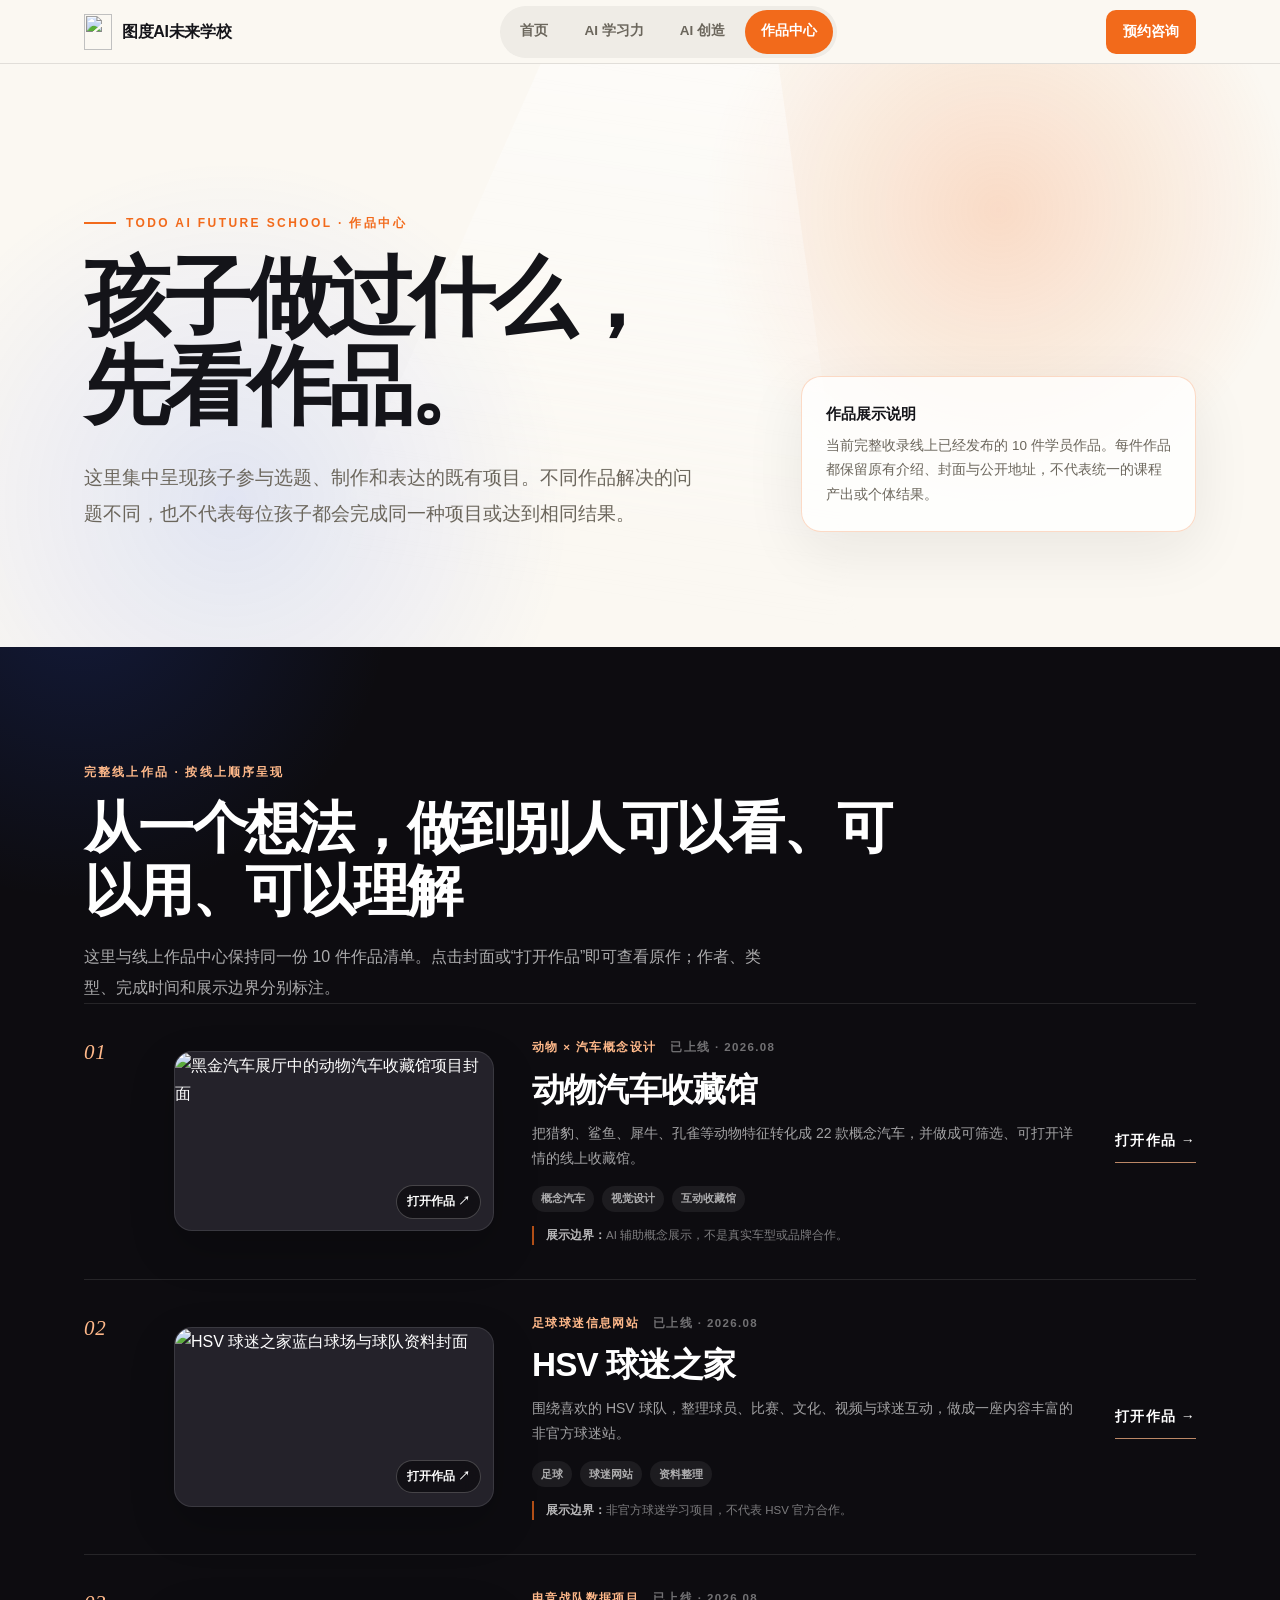
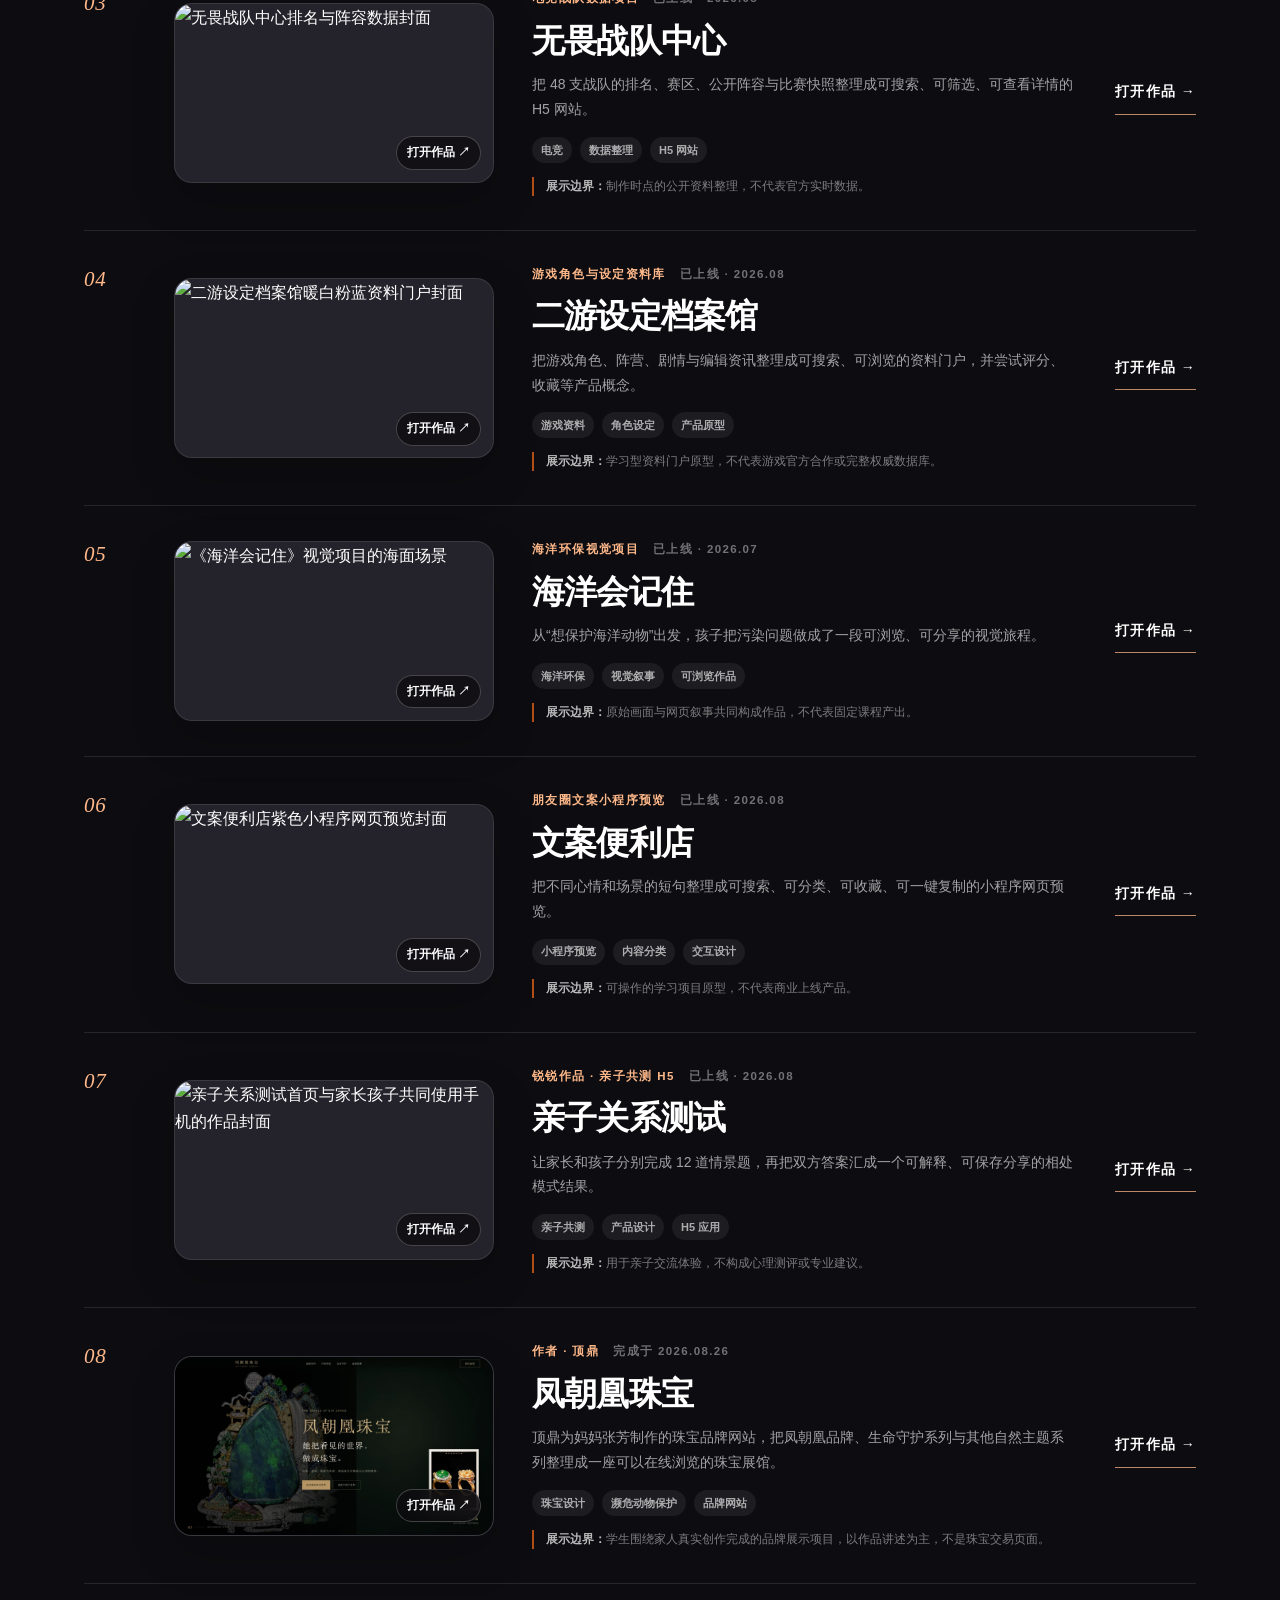
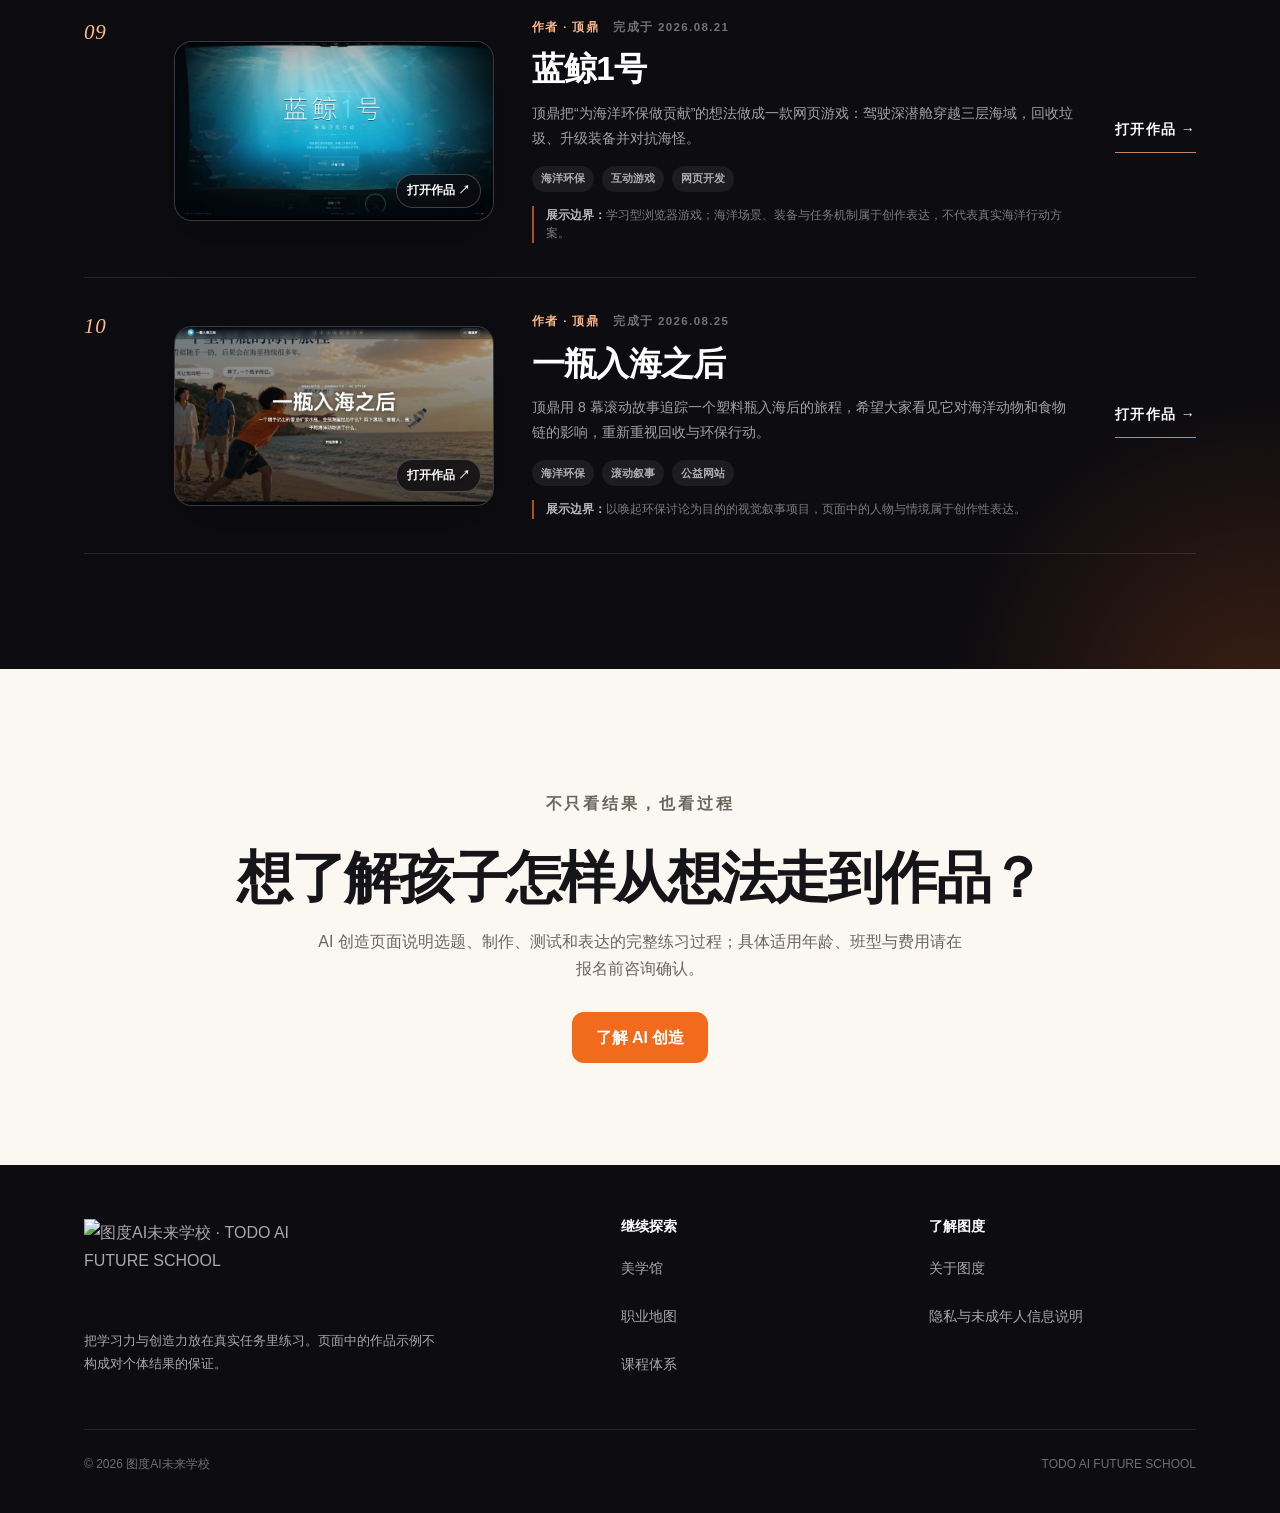
==== works.html @ 03b015ac "Merge 839494098917d6708872cd2b7ecf8a110ca9d2ba into 3242e828a8ae6ebcfe80f4ee90b17e3427d2c79b" ====
<!doctype html>
<html lang="zh-CN">
<head>
  <meta charset="utf-8" />
  <meta name="viewport" content="width=device-width, initial-scale=1" />
  <title>作品中心｜图度AI未来学校</title>
  <meta name="description" content="图度AI未来学校作品中心：完整浏览当前线上已发布的 10 件学员作品，包括网页产品、互动游戏、视觉叙事、资料网站与 AI 辅助概念设计。" />
  <meta property="og:title" content="作品中心｜图度AI未来学校" />
  <meta property="og:description" content="完整浏览当前线上已发布的 10 件学员作品，了解孩子如何把想法做成可以演示、操作和讲述的成果。" />
  <meta property="og:type" content="website" />
  <meta property="og:url" content="https://tudu.school/works" />
  <meta property="og:site_name" content="图度AI未来学校" />
  <meta property="og:image" content="https://tudu.school/assets/works/animal-cars-v1.webp" />
  <meta property="og:image:alt" content="图度AI未来学校学员作品《动物汽车收藏馆》网页预览" />
  <link rel="canonical" href="https://tudu.school/works" />
  <link rel="icon" href="assets/icons/todo-crest-64.png" type="image/png" sizes="64x64" />
  <link rel="apple-touch-icon" href="assets/icons/todo-crest-180.png" sizes="180x180" />
  <style>
    :root {
      --bg: #fbf8f2;
      --paper: #fff;
      --ink: #141419;
      --night: #0d0c10;
      --night-card: #17161d;
      --muted: #6b665c;
      --faint: #918b81;
      --line: rgba(20, 20, 25, 0.11);
      --night-line: rgba(255, 255, 255, 0.1);
      --orange: #f26a1b;
      --orange-light: #ffb98a;
      --blue: #2d5af5;
      --green: #48b77c;
      --shadow: 0 24px 70px rgba(20, 20, 25, 0.12);
      --content: 1160px;
      --mobile-tab-h: 64px;
    }

    * { box-sizing: border-box; }
    html { scroll-behavior: smooth; }
    body {
      margin: 0;
      min-width: 320px;
      overflow-x: hidden;
      background: var(--bg);
      color: var(--ink);
      font-family: -apple-system, BlinkMacSystemFont, "SF Pro Display", "PingFang SC", "Noto Sans SC", "Microsoft YaHei", Arial, sans-serif;
      -webkit-font-smoothing: antialiased;
      line-height: 1.7;
    }
    a { color: inherit; text-decoration: none; }
    h1, h2, h3, p { margin: 0; }
    img { display: block; max-width: 100%; }
    a:focus-visible {
      outline: 3px solid var(--orange-light);
      outline-offset: 4px;
    }
    .skip-link {
      position: fixed;
      top: 8px;
      left: 8px;
      z-index: 2000;
      padding: 10px 14px;
      border-radius: 8px;
      background: var(--paper);
      color: var(--ink);
      font-weight: 800;
      transform: translateY(-160%);
    }
    .skip-link:focus { transform: none; }
    .sr-only {
      position: absolute;
      width: 1px;
      height: 1px;
      padding: 0;
      margin: -1px;
      overflow: hidden;
      clip: rect(0, 0, 0, 0);
      white-space: nowrap;
      border: 0;
    }
    .container {
      width: min(var(--content), 100%);
      margin: 0 auto;
      padding-inline: 24px;
    }

    /* Navigation */
    .nav {
      position: sticky;
      top: 0;
      z-index: 1000;
      height: 64px;
      border-bottom: 1px solid var(--line);
      background: rgba(251, 248, 242, 0.91);
      backdrop-filter: saturate(180%) blur(20px);
      -webkit-backdrop-filter: saturate(180%) blur(20px);
    }
    .nav-inner {
      height: 100%;
      display: flex;
      align-items: center;
      justify-content: space-between;
      gap: 18px;
    }
    .brand {
      min-height: 44px;
      display: inline-flex;
      align-items: center;
      gap: 10px;
      font-size: 16px;
      font-weight: 850;
      letter-spacing: -0.02em;
      white-space: nowrap;
    }
    .brand-mark { width: 28px; height: 36px; object-fit: contain; flex: 0 0 auto; }
    .main-links {
      display: flex;
      align-items: center;
      gap: 4px;
      padding: 4px;
      border-radius: 999px;
      background: rgba(20, 20, 25, 0.055);
    }
    .main-links a {
      min-height: 44px;
      display: inline-flex;
      align-items: center;
      justify-content: center;
      padding: 8px 16px;
      border-radius: 999px;
      color: var(--muted);
      font-size: 13.5px;
      font-weight: 760;
      white-space: nowrap;
    }
    .main-links a:hover { color: var(--ink); }
    .main-links a[aria-current="page"] { background: var(--orange); color: #fff; }
    .nav-cta {
      min-height: 44px;
      display: inline-flex;
      align-items: center;
      justify-content: center;
      padding: 9px 17px;
      border-radius: 10px;
      background: var(--orange);
      color: #fff;
      font-size: 14px;
      font-weight: 800;
      white-space: nowrap;
    }
    .nav-cta:hover { box-shadow: 0 12px 28px rgba(242, 106, 27, 0.25); }
    .mobile-route-nav { display: none; }

    /* Intro */
    .hero {
      position: relative;
      isolation: isolate;
      overflow: hidden;
      padding: clamp(90px, 11vw, 150px) 0 clamp(80px, 9vw, 120px);
      background:
        radial-gradient(circle at 78% 25%, rgba(242, 106, 27, 0.2), transparent 27%),
        radial-gradient(circle at 18% 75%, rgba(45, 90, 245, 0.12), transparent 30%),
        var(--bg);
    }
    .hero::before {
      content: "";
      position: absolute;
      z-index: -1;
      top: -32%;
      left: 50%;
      width: 540px;
      height: 720px;
      transform: translateX(-50%) rotate(8deg);
      background: linear-gradient(180deg, rgba(255, 255, 255, 0.9), rgba(255, 185, 138, 0));
      clip-path: polygon(38% 0, 62% 0, 100% 100%, 0 100%);
      filter: blur(16px);
      opacity: 0.7;
    }
    .hero-grid {
      display: grid;
      grid-template-columns: minmax(0, 1.22fr) minmax(300px, 0.78fr);
      align-items: end;
      gap: clamp(48px, 8vw, 100px);
    }
    .eyebrow {
      display: inline-flex;
      align-items: center;
      gap: 10px;
      margin-bottom: 20px;
      color: var(--orange);
      font-size: 12px;
      font-weight: 850;
      letter-spacing: 0.2em;
    }
    .eyebrow::before { content: ""; width: 32px; height: 2px; background: currentColor; }
    h1 {
      max-width: 760px;
      font-size: clamp(48px, 7vw, 86px);
      font-weight: 930;
      letter-spacing: -0.055em;
      line-height: 1.04;
    }
    .hero-lead {
      max-width: 660px;
      margin-top: 28px;
      color: var(--muted);
      font-size: clamp(16px, 1.8vw, 19px);
      line-height: 1.9;
    }
    .hero-note {
      padding: 24px;
      border: 1px solid rgba(242, 106, 27, 0.24);
      border-radius: 20px;
      background: rgba(255, 255, 255, 0.76);
      box-shadow: 0 18px 60px rgba(20, 20, 25, 0.08);
    }
    .hero-note strong {
      display: block;
      margin-bottom: 8px;
      color: var(--ink);
      font-size: 15px;
    }
    .hero-note p { color: var(--muted); font-size: 13.5px; line-height: 1.8; }

    /* Works center: complete online list, restyled for the new site */
    .gallery {
      position: relative;
      overflow: hidden;
      padding: clamp(82px, 9vw, 120px) 0;
      background: var(--night);
      color: #fff;
    }
    .gallery::before,
    .gallery::after {
      content: "";
      position: absolute;
      width: 680px;
      height: 680px;
      border-radius: 50%;
      pointer-events: none;
    }
    .gallery::before {
      top: -400px;
      left: -260px;
      background: radial-gradient(circle, rgba(45, 90, 245, 0.18), transparent 65%);
    }
    .gallery::after {
      right: -320px;
      bottom: -380px;
      background: radial-gradient(circle, rgba(242, 106, 27, 0.2), transparent 65%);
    }
    .gallery-head { position: relative; z-index: 1; max-width: 860px; }
    .section-kicker {
      margin-bottom: 14px;
      color: var(--orange-light);
      font-size: 12px;
      font-weight: 850;
      letter-spacing: 0.18em;
    }
    h2 {
      font-size: clamp(34px, 4.5vw, 56px);
      font-weight: 920;
      letter-spacing: -0.04em;
      line-height: 1.12;
    }
    .section-lead {
      max-width: 690px;
      margin-top: 20px;
      color: rgba(255, 255, 255, 0.66);
      font-size: 16px;
      line-height: 1.9;
    }
    .works-tabs {
      position: relative;
      z-index: 1;
      display: flex;
      align-items: flex-end;
      gap: clamp(24px, 4vw, 46px);
      margin-top: 42px;
      border-bottom: 1px solid var(--night-line);
    }
    .works-tab {
      position: relative;
      min-height: 52px;
      display: inline-flex;
      align-items: center;
      gap: 9px;
      padding: 4px 0 14px;
      border: 0;
      background: transparent;
      color: rgba(255, 255, 255, 0.48);
      font: inherit;
      font-size: 15px;
      font-weight: 780;
      cursor: pointer;
      transition: color 0.2s ease;
    }
    .works-tab::after {
      content: "";
      position: absolute;
      right: 0;
      bottom: -1px;
      left: 0;
      height: 3px;
      border-radius: 999px 999px 0 0;
      background: var(--orange);
      transform: scaleX(0);
      transform-origin: left;
      transition: transform 0.22s ease;
    }
    .works-tab:hover,
    .works-tab.is-active { color: #fff; }
    .works-tab:focus-visible {
      outline: 3px solid var(--orange-light);
      outline-offset: 4px;
      border-radius: 6px;
    }
    .works-tab.is-active::after { transform: scaleX(1); }
    .works-tab-count {
      min-width: 24px;
      height: 24px;
      display: inline-flex;
      align-items: center;
      justify-content: center;
      padding: 0 7px;
      border-radius: 999px;
      background: rgba(242, 106, 27, 0.16);
      color: var(--orange-light);
      font-size: 11px;
      font-weight: 850;
    }
    .works-panel[hidden] { display: none; }
    .works-list {
      position: relative;
      z-index: 1;
      border-top: 1px solid var(--night-line);
    }
    .work-row {
      min-width: 0;
      display: grid;
      grid-template-columns: 52px minmax(240px, 320px) minmax(0, 1fr) auto;
      align-items: center;
      gap: clamp(22px, 3vw, 38px);
      padding: 34px 0;
      border-bottom: 1px solid var(--night-line);
    }
    .work-no {
      align-self: start;
      padding-top: 4px;
      color: var(--orange-light);
      font: italic 21px/1 Georgia, "Times New Roman", serif;
      letter-spacing: 0.04em;
    }
    .work-cover {
      position: relative;
      min-height: 44px;
      display: block;
      aspect-ratio: 16 / 9;
      overflow: hidden;
      border: 1px solid var(--night-line);
      border-radius: 18px;
      background: #24222a;
      box-shadow: 0 18px 46px rgba(0, 0, 0, 0.2);
    }
    .work-cover::after {
      content: "打开作品 ↗";
      position: absolute;
      right: 12px;
      bottom: 12px;
      z-index: 2;
      padding: 6px 10px;
      border: 1px solid rgba(255, 255, 255, 0.22);
      border-radius: 999px;
      background: rgba(13, 12, 16, 0.78);
      color: #fff;
      font-size: 11.5px;
      font-weight: 800;
      backdrop-filter: blur(8px);
    }
    .work-cover img {
      width: 100%;
      height: 100%;
      object-fit: cover;
      object-position: center 34%;
      filter: saturate(0.94);
      transition: transform 0.45s ease;
    }
    .work-row:hover .work-cover img,
    .work-row:focus-within .work-cover img { filter: saturate(1.04); transform: scale(1.025); }
    .work-copy { min-width: 0; }
    .work-meta {
      display: flex;
      align-items: center;
      flex-wrap: wrap;
      gap: 8px 14px;
      color: var(--orange-light);
      font-size: 11.5px;
      font-weight: 760;
      letter-spacing: 0.12em;
    }
    .work-state { color: rgba(255, 255, 255, 0.42); }
    .work-title {
      margin-top: 10px;
      color: #fff;
      font-size: clamp(24px, 2.6vw, 34px);
      font-weight: 880;
      letter-spacing: -0.025em;
      line-height: 1.3;
    }
    .work-intro {
      max-width: 620px;
      margin-top: 10px;
      color: rgba(255, 255, 255, 0.62);
      font-size: 14px;
      line-height: 1.78;
    }
    .work-tags { display: flex; flex-wrap: wrap; gap: 8px; margin-top: 15px; }
    .tag {
      display: inline-flex;
      align-items: center;
      min-height: 26px;
      padding: 3px 9px;
      border-radius: 999px;
      background: rgba(255, 255, 255, 0.065);
      color: rgba(255, 255, 255, 0.64);
      font-size: 11px;
      font-weight: 760;
    }
    .work-boundary {
      max-width: 650px;
      margin-top: 14px;
      padding-left: 12px;
      border-left: 2px solid rgba(242, 106, 27, 0.72);
      color: rgba(255, 255, 255, 0.46);
      font-size: 11.5px;
      line-height: 1.65;
    }
    .work-boundary strong { color: rgba(255, 255, 255, 0.72); }
    .work-link {
      align-self: center;
      min-height: 44px;
      display: inline-flex;
      align-items: center;
      white-space: nowrap;
      border-bottom: 1px solid rgba(255, 185, 138, 0.72);
      color: #fff;
      font-size: 14px;
      font-weight: 760;
      letter-spacing: 0.08em;
    }
    .work-link:hover { color: var(--orange-light); border-color: var(--orange-light); }
    .works-empty {
      position: relative;
      z-index: 1;
      min-height: 180px;
      display: grid;
      place-items: center;
      border-bottom: 1px solid var(--night-line);
      color: rgba(255, 255, 255, 0.48);
      font-size: 14px;
    }

    /* Closing CTA */
    .closing { padding: clamp(78px, 8vw, 110px) 0; text-align: center; }
    .closing p { max-width: 650px; margin: 18px auto 30px; color: var(--muted); font-size: 16px; }
    .button {
      min-height: 48px;
      display: inline-flex;
      align-items: center;
      justify-content: center;
      padding: 12px 24px;
      border-radius: 12px;
      background: var(--orange);
      color: #fff;
      font-weight: 850;
    }
    .button:hover { box-shadow: 0 16px 34px rgba(242, 106, 27, 0.28); }

    /* Footer */
    .footer { padding: 54px 0 38px; background: var(--night); color: rgba(255, 255, 255, 0.64); }
    .footer-grid {
      display: grid;
      grid-template-columns: minmax(240px, 1.3fr) repeat(2, minmax(140px, 0.7fr));
      gap: 42px;
      align-items: start;
    }
    .footer-lockup { width: min(240px, 72vw); height: auto; }
    .footer-intro { max-width: 360px; margin-top: 16px; font-size: 13px; line-height: 1.75; }
    .footer-column h2 { color: #fff; font-size: 14px; letter-spacing: 0; }
    .footer-links { display: grid; gap: 4px; margin-top: 12px; }
    .footer-links a {
      min-height: 44px;
      display: flex;
      align-items: center;
      font-size: 14px;
    }
    .footer-links a:hover { color: #fff; }
    .footer-bottom {
      display: flex;
      justify-content: space-between;
      gap: 20px;
      margin-top: 42px;
      padding-top: 24px;
      border-top: 1px solid var(--night-line);
      color: rgba(255, 255, 255, 0.4);
      font-size: 12px;
    }

    @media (max-width: 960px) {
      .main-links a { padding-inline: 12px; }
      .work-row {
        grid-template-columns: 44px minmax(220px, 280px) minmax(0, 1fr);
        gap: 24px;
      }
      .work-link {
        grid-column: 3;
        justify-self: start;
        margin-top: -8px;
      }
    }

    @media (max-width: 768px) {
      body { padding-bottom: calc(var(--mobile-tab-h) + env(safe-area-inset-bottom)); }
      .container { padding-inline: 20px; }
      .main-links { display: none; }
      .nav-cta { padding-inline: 14px; }
      .mobile-route-nav {
        position: fixed;
        left: 0;
        right: 0;
        bottom: 0;
        z-index: 1200;
        display: grid;
        grid-template-columns: repeat(4, minmax(0, 1fr));
        padding: 0 6px env(safe-area-inset-bottom);
        border-top: 1px solid rgba(255, 255, 255, 0.12);
        background: rgba(13, 12, 16, 0.96);
        box-shadow: 0 -10px 34px rgba(0, 0, 0, 0.3);
        backdrop-filter: saturate(180%) blur(18px);
        -webkit-backdrop-filter: saturate(180%) blur(18px);
      }
      .mobile-route-nav a {
        position: relative;
        min-width: 0;
        min-height: 56px;
        display: flex;
        align-items: center;
        justify-content: center;
        padding: 8px 2px;
        color: rgba(255, 255, 255, 0.65);
        font-size: 12.5px;
        font-weight: 780;
        line-height: 1.2;
        text-align: center;
      }
      .mobile-route-nav a[aria-current="page"] { color: #fff; }
      .mobile-route-nav a[aria-current="page"]::before {
        content: "";
        position: absolute;
        top: 0;
        right: 24%;
        left: 24%;
        height: 3px;
        border-radius: 0 0 999px 999px;
        background: var(--orange);
        box-shadow: 0 4px 16px rgba(242, 106, 27, 0.65);
      }
      .mobile-route-nav a:focus-visible { outline-color: #fff; outline-offset: -4px; }
      .hero { padding: 74px 0 72px; }
      .hero-grid { grid-template-columns: 1fr; gap: 36px; }
      .hero-note { padding: 20px; }
      .gallery { padding-top: 72px; }
      .works-tabs { margin-top: 34px; gap: 28px; overflow-x: auto; scrollbar-width: none; }
      .works-tabs::-webkit-scrollbar { display: none; }
      .works-tab { flex: 0 0 auto; font-size: 14px; }
      .work-row {
        grid-template-columns: 1fr;
        gap: 0;
        padding: 30px 0 36px;
      }
      .work-no { padding: 0 0 16px; }
      .work-copy { margin-top: 23px; }
      .work-link {
        grid-column: auto;
        justify-self: start;
        margin-top: 20px;
      }
      .footer { padding-bottom: 42px; }
      .footer-grid { grid-template-columns: 1fr 1fr; gap: 34px 24px; }
      .footer-brand { grid-column: 1 / -1; }
      .footer-bottom { flex-direction: column; gap: 8px; }
    }

    @media (max-width: 420px) {
      .container { padding-inline: 18px; }
      .brand span { font-size: 14px; }
      .nav-cta { font-size: 13px; }
      h1 { font-size: clamp(44px, 13vw, 56px); }
      .hero-lead { font-size: 15.5px; }
      .section-lead { font-size: 15px; }
      .work-title { font-size: 27px; }
      .work-intro { font-size: 13.5px; }
      .footer-grid { grid-template-columns: 1fr; }
      .footer-brand { grid-column: auto; }
    }

    @media (prefers-reduced-motion: reduce) {
      *, *::before, *::after {
        scroll-behavior: auto !important;
        transition-duration: 0.01ms !important;
      }
    }
  </style>
</head>
<body>
  <a class="skip-link" href="#main">跳到主要内容</a>

  <header class="nav">
    <div class="container nav-inner">
      <a class="brand" href="/" aria-label="图度AI未来学校首页">
        <img class="brand-mark" src="assets/todo-shield.png" alt="" width="28" height="36" />
        <span>图度AI未来学校</span>
      </a>
      <nav class="main-links" aria-label="顶部主导航">
        <a href="/">首页</a>
        <a href="/learning">AI 学习力</a>
        <a href="/create">AI 创造</a>
        <a href="/works" aria-current="page">作品中心</a>
      </nav>
      <a class="nav-cta" href="/#apply">预约咨询</a>
    </div>
  </header>

  <nav class="mobile-route-nav" aria-label="移动端主导航">
    <a href="/">首页</a>
    <a href="/learning">学习</a>
    <a href="/create">创造</a>
    <a href="/works" aria-current="page">作品</a>
  </nav>

  <main id="main">
    <section class="hero" aria-labelledby="pageTitle">
      <div class="container hero-grid">
        <div>
          <p class="eyebrow">TODO AI FUTURE SCHOOL · 作品中心</p>
          <h1 id="pageTitle">孩子做过什么，<br />先看作品。</h1>
          <p class="hero-lead">这里集中呈现孩子参与选题、制作和表达的既有项目。不同作品解决的问题不同，也不代表每位孩子都会完成同一种项目或达到相同结果。</p>
        </div>
        <aside class="hero-note" aria-label="作品展示说明">
          <strong>作品展示说明</strong>
          <p>当前完整收录线上已经发布的 10 件学员作品。每件作品都保留原有介绍、封面与公开地址，不代表统一的课程产出或个体结果。</p>
        </aside>
      </div>
    </section>

    <section class="gallery" aria-labelledby="galleryTitle">
      <div class="container">
        <header class="gallery-head">
          <p class="section-kicker">完整线上作品 · 按线上顺序呈现</p>
          <h2 id="galleryTitle">从一个想法，做到别人可以看、可以用、可以理解</h2>
          <p class="section-lead">这里与线上作品中心保持同一份 10 件作品清单。点击封面或“打开作品”即可查看原作；作者、类型、完成时间和展示边界分别标注。</p>
        </header>

        <section class="works-panel" aria-label="学员作品">
          <div class="works-list">
            <article class="work-row">
              <div class="work-no" aria-hidden="true">01</div>
              <a class="work-cover" href="https://tudu.school/projects/animal-cars" target="_blank" rel="noopener noreferrer" aria-label="在新标签页打开学员作品《动物汽车收藏馆》">
                <img src="assets/works/animal-cars-v1.webp" alt="黑金汽车展厅中的动物汽车收藏馆项目封面" width="1600" height="900" loading="eager" decoding="async" />
              </a>
              <div class="work-copy">
                <div class="work-meta"><span>动物 × 汽车概念设计</span><span class="work-state">已上线 · 2026.08</span></div>
                <h3 class="work-title">动物汽车收藏馆</h3>
                <p class="work-intro">把猎豹、鲨鱼、犀牛、孔雀等动物特征转化成 22 款概念汽车，并做成可筛选、可打开详情的线上收藏馆。</p>
                <div class="work-tags" aria-label="作品标签"><span class="tag">概念汽车</span><span class="tag">视觉设计</span><span class="tag">互动收藏馆</span></div>
                <p class="work-boundary"><strong>展示边界：</strong>AI 辅助概念展示，不是真实车型或品牌合作。</p>
              </div>
              <a class="work-link" href="https://tudu.school/projects/animal-cars" target="_blank" rel="noopener noreferrer">打开作品&nbsp;→<span class="sr-only">，在新标签页打开</span></a>
            </article>

            <article class="work-row">
              <div class="work-no" aria-hidden="true">02</div>
              <a class="work-cover" href="https://tudu.school/projects/hsv-fan" target="_blank" rel="noopener noreferrer" aria-label="在新标签页打开学员作品《HSV 球迷之家》">
                <img src="assets/works/hsv-fan-v2.webp" alt="HSV 球迷之家蓝白球场与球队资料封面" width="1600" height="900" loading="lazy" decoding="async" />
              </a>
              <div class="work-copy">
                <div class="work-meta"><span>足球球迷信息网站</span><span class="work-state">已上线 · 2026.08</span></div>
                <h3 class="work-title">HSV 球迷之家</h3>
                <p class="work-intro">围绕喜欢的 HSV 球队，整理球员、比赛、文化、视频与球迷互动，做成一座内容丰富的非官方球迷站。</p>
                <div class="work-tags" aria-label="作品标签"><span class="tag">足球</span><span class="tag">球迷网站</span><span class="tag">资料整理</span></div>
                <p class="work-boundary"><strong>展示边界：</strong>非官方球迷学习项目，不代表 HSV 官方合作。</p>
              </div>
              <a class="work-link" href="https://tudu.school/projects/hsv-fan" target="_blank" rel="noopener noreferrer">打开作品&nbsp;→<span class="sr-only">，在新标签页打开</span></a>
            </article>

            <article class="work-row">
              <div class="work-no" aria-hidden="true">03</div>
              <a class="work-cover" href="https://tudu.school/projects/valorant-teams" target="_blank" rel="noopener noreferrer" aria-label="在新标签页打开学员作品《无畏战队中心》">
                <img src="assets/works/valorant-teams-v2.webp" alt="无畏战队中心排名与阵容数据封面" width="1600" height="900" loading="lazy" decoding="async" />
              </a>
              <div class="work-copy">
                <div class="work-meta"><span>电竞战队数据项目</span><span class="work-state">已上线 · 2026.08</span></div>
                <h3 class="work-title">无畏战队中心</h3>
                <p class="work-intro">把 48 支战队的排名、赛区、公开阵容与比赛快照整理成可搜索、可筛选、可查看详情的 H5 网站。</p>
                <div class="work-tags" aria-label="作品标签"><span class="tag">电竞</span><span class="tag">数据整理</span><span class="tag">H5 网站</span></div>
                <p class="work-boundary"><strong>展示边界：</strong>制作时点的公开资料整理，不代表官方实时数据。</p>
              </div>
              <a class="work-link" href="https://tudu.school/projects/valorant-teams" target="_blank" rel="noopener noreferrer">打开作品&nbsp;→<span class="sr-only">，在新标签页打开</span></a>
            </article>

            <article class="work-row">
              <div class="work-no" aria-hidden="true">04</div>
              <a class="work-cover" href="https://tudu.school/projects/game-archive" target="_blank" rel="noopener noreferrer" aria-label="在新标签页打开学员作品《二游设定档案馆》">
                <img src="assets/works/game-archive-v2.webp" alt="二游设定档案馆暖白粉蓝资料门户封面" width="1600" height="900" loading="lazy" decoding="async" />
              </a>
              <div class="work-copy">
                <div class="work-meta"><span>游戏角色与设定资料库</span><span class="work-state">已上线 · 2026.08</span></div>
                <h3 class="work-title">二游设定档案馆</h3>
                <p class="work-intro">把游戏角色、阵营、剧情与编辑资讯整理成可搜索、可浏览的资料门户，并尝试评分、收藏等产品概念。</p>
                <div class="work-tags" aria-label="作品标签"><span class="tag">游戏资料</span><span class="tag">角色设定</span><span class="tag">产品原型</span></div>
                <p class="work-boundary"><strong>展示边界：</strong>学习型资料门户原型，不代表游戏官方合作或完整权威数据库。</p>
              </div>
              <a class="work-link" href="https://tudu.school/projects/game-archive" target="_blank" rel="noopener noreferrer">打开作品&nbsp;→<span class="sr-only">，在新标签页打开</span></a>
            </article>

            <article class="work-row">
              <div class="work-no" aria-hidden="true">05</div>
              <a class="work-cover" href="https://tudu.school/projects/ocean-environment" target="_blank" rel="noopener noreferrer" aria-label="在新标签页打开学员作品《海洋会记住》">
                <img src="assets/works/ocean-story-v1.webp" alt="《海洋会记住》视觉项目的海面场景" width="706" height="1254" loading="lazy" decoding="async" />
              </a>
              <div class="work-copy">
                <div class="work-meta"><span>海洋环保视觉项目</span><span class="work-state">已上线 · 2026.07</span></div>
                <h3 class="work-title">海洋会记住</h3>
                <p class="work-intro">从“想保护海洋动物”出发，孩子把污染问题做成了一段可浏览、可分享的视觉旅程。</p>
                <div class="work-tags" aria-label="作品标签"><span class="tag">海洋环保</span><span class="tag">视觉叙事</span><span class="tag">可浏览作品</span></div>
                <p class="work-boundary"><strong>展示边界：</strong>原始画面与网页叙事共同构成作品，不代表固定课程产出。</p>
              </div>
              <a class="work-link" href="https://tudu.school/projects/ocean-environment" target="_blank" rel="noopener noreferrer">打开作品&nbsp;→<span class="sr-only">，在新标签页打开</span></a>
            </article>

            <article class="work-row">
              <div class="work-no" aria-hidden="true">06</div>
              <a class="work-cover" href="https://tudu.school/works/moments-copy" target="_blank" rel="noopener noreferrer" aria-label="在新标签页打开学员作品《文案便利店》">
                <img src="assets/works/copy-shop-v1.webp" alt="文案便利店紫色小程序网页预览封面" width="1600" height="900" loading="lazy" decoding="async" />
              </a>
              <div class="work-copy">
                <div class="work-meta"><span>朋友圈文案小程序预览</span><span class="work-state">已上线 · 2026.08</span></div>
                <h3 class="work-title">文案便利店</h3>
                <p class="work-intro">把不同心情和场景的短句整理成可搜索、可分类、可收藏、可一键复制的小程序网页预览。</p>
                <div class="work-tags" aria-label="作品标签"><span class="tag">小程序预览</span><span class="tag">内容分类</span><span class="tag">交互设计</span></div>
                <p class="work-boundary"><strong>展示边界：</strong>可操作的学习项目原型，不代表商业上线产品。</p>
              </div>
              <a class="work-link" href="https://tudu.school/works/moments-copy" target="_blank" rel="noopener noreferrer">打开作品&nbsp;→<span class="sr-only">，在新标签页打开</span></a>
            </article>

            <article class="work-row">
              <div class="work-no" aria-hidden="true">07</div>
              <a class="work-cover" href="https://tudu.school/works/parent-child-relationship-test" target="_blank" rel="noopener noreferrer" aria-label="在新标签页打开学员作品《亲子关系测试》">
                <img src="assets/works/parent-child-test-v1.webp" alt="亲子关系测试首页与家长孩子共同使用手机的作品封面" width="1600" height="900" loading="lazy" decoding="async" />
              </a>
              <div class="work-copy">
                <div class="work-meta"><span>锐锐作品 · 亲子共测 H5</span><span class="work-state">已上线 · 2026.08</span></div>
                <h3 class="work-title">亲子关系测试</h3>
                <p class="work-intro">让家长和孩子分别完成 12 道情景题，再把双方答案汇成一个可解释、可保存分享的相处模式结果。</p>
                <div class="work-tags" aria-label="作品标签"><span class="tag">亲子共测</span><span class="tag">产品设计</span><span class="tag">H5 应用</span></div>
                <p class="work-boundary"><strong>展示边界：</strong>用于亲子交流体验，不构成心理测评或专业建议。</p>
              </div>
              <a class="work-link" href="https://tudu.school/works/parent-child-relationship-test" target="_blank" rel="noopener noreferrer">打开作品&nbsp;→<span class="sr-only">，在新标签页打开</span></a>
            </article>

            <article class="work-row">
              <div class="work-no" aria-hidden="true">08</div>
              <a class="work-cover" href="https://avyn-nkdfh.github.io/yangzichen-fengchaohuang/" target="_blank" rel="noopener noreferrer" aria-label="在新标签页打开学员作品《凤朝凰珠宝》">
                <img src="assets/works/fengchaohuang-v1.webp" alt="凤朝凰珠宝网站首页，绿色宝石、品牌标题与珠宝作品共同呈现" width="1600" height="900" loading="lazy" decoding="async" />
              </a>
              <div class="work-copy">
                <div class="work-meta"><span>作者 · 顶鼎</span><span class="work-state">完成于 2026.08.26</span></div>
                <h3 class="work-title">凤朝凰珠宝</h3>
                <p class="work-intro">顶鼎为妈妈张芳制作的珠宝品牌网站，把凤朝凰品牌、生命守护系列与其他自然主题系列整理成一座可以在线浏览的珠宝展馆。</p>
                <div class="work-tags" aria-label="作品标签"><span class="tag">珠宝设计</span><span class="tag">濒危动物保护</span><span class="tag">品牌网站</span></div>
                <p class="work-boundary"><strong>展示边界：</strong>学生围绕家人真实创作完成的品牌展示项目，以作品讲述为主，不是珠宝交易页面。</p>
              </div>
              <a class="work-link" href="https://avyn-nkdfh.github.io/yangzichen-fengchaohuang/" target="_blank" rel="noopener noreferrer">打开作品&nbsp;→<span class="sr-only">，在新标签页打开</span></a>
            </article>

            <article class="work-row">
              <div class="work-no" aria-hidden="true">09</div>
              <a class="work-cover" href="https://avyn-nkdfh.github.io/yangzichen-blue-whale/" target="_blank" rel="noopener noreferrer" aria-label="在新标签页打开学员作品《蓝鲸1号》">
                <img src="assets/works/blue-whale-v1.webp" alt="蓝鲸1号深海净化行动游戏首页，阳光穿过海面照向深海" width="1600" height="900" loading="lazy" decoding="async" />
              </a>
              <div class="work-copy">
                <div class="work-meta"><span>作者 · 顶鼎</span><span class="work-state">完成于 2026.08.21</span></div>
                <h3 class="work-title">蓝鲸1号</h3>
                <p class="work-intro">顶鼎把“为海洋环保做贡献”的想法做成一款网页游戏：驾驶深潜舱穿越三层海域，回收垃圾、升级装备并对抗海怪。</p>
                <div class="work-tags" aria-label="作品标签"><span class="tag">海洋环保</span><span class="tag">互动游戏</span><span class="tag">网页开发</span></div>
                <p class="work-boundary"><strong>展示边界：</strong>学习型浏览器游戏；海洋场景、装备与任务机制属于创作表达，不代表真实海洋行动方案。</p>
              </div>
              <a class="work-link" href="https://avyn-nkdfh.github.io/yangzichen-blue-whale/" target="_blank" rel="noopener noreferrer">打开作品&nbsp;→<span class="sr-only">，在新标签页打开</span></a>
            </article>

            <article class="work-row">
              <div class="work-no" aria-hidden="true">10</div>
              <a class="work-cover" href="https://avyn-nkdfh.github.io/yangzichen-bottle-life/" target="_blank" rel="noopener noreferrer" aria-label="在新标签页打开学员作品《一瓶入海之后》">
                <img src="assets/works/bottle-life-v1.webp" alt="一瓶入海之后公益网站首页，一个孩子把矿泉水瓶抛向海面" width="1600" height="900" loading="lazy" decoding="async" />
              </a>
              <div class="work-copy">
                <div class="work-meta"><span>作者 · 顶鼎</span><span class="work-state">完成于 2026.08.25</span></div>
                <h3 class="work-title">一瓶入海之后</h3>
                <p class="work-intro">顶鼎用 8 幕滚动故事追踪一个塑料瓶入海后的旅程，希望大家看见它对海洋动物和食物链的影响，重新重视回收与环保行动。</p>
                <div class="work-tags" aria-label="作品标签"><span class="tag">海洋环保</span><span class="tag">滚动叙事</span><span class="tag">公益网站</span></div>
                <p class="work-boundary"><strong>展示边界：</strong>以唤起环保讨论为目的的视觉叙事项目，页面中的人物与情境属于创作性表达。</p>
              </div>
              <a class="work-link" href="https://avyn-nkdfh.github.io/yangzichen-bottle-life/" target="_blank" rel="noopener noreferrer">打开作品&nbsp;→<span class="sr-only">，在新标签页打开</span></a>
            </article>
          </div>
        </section>

      </div>
    </section>

    <section class="closing" aria-labelledby="closingTitle">
      <div class="container">
        <p class="section-kicker">不只看结果，也看过程</p>
        <h2 id="closingTitle">想了解孩子怎样从想法走到作品？</h2>
        <p>AI 创造页面说明选题、制作、测试和表达的完整练习过程；具体适用年龄、班型与费用请在报名前咨询确认。</p>
        <a class="button" href="/create">了解 AI 创造</a>
      </div>
    </section>
  </main>

  <footer class="footer">
    <div class="container">
      <div class="footer-grid">
        <div class="footer-brand">
          <a href="/" aria-label="图度AI未来学校首页">
            <img class="footer-lockup" src="assets/brand/todo-lockup-dark-v1.webp" alt="图度AI未来学校 · TODO AI FUTURE SCHOOL" width="720" height="285" loading="lazy" decoding="async" />
          </a>
          <p class="footer-intro">把学习力与创造力放在真实任务里练习。页面中的作品示例不构成对个体结果的保证。</p>
        </div>
        <section class="footer-column" aria-labelledby="exploreTitle">
          <h2 id="exploreTitle">继续探索</h2>
          <div class="footer-links">
            <a href="https://tudu.school/aesthetic">美学馆</a>
            <a href="https://tudu.school/world">职业地图</a>
            <a href="https://tudu.school/courses">课程体系</a>
          </div>
        </section>
        <section class="footer-column" aria-labelledby="aboutTitle">
          <h2 id="aboutTitle">了解图度</h2>
          <div class="footer-links">
            <a href="https://tudu.school/about">关于图度</a>
            <a href="/privacy">隐私与未成年人信息说明</a>
          </div>
        </section>
      </div>
      <div class="footer-bottom">
        <span>© 2026 图度AI未来学校</span>
        <span>TODO AI FUTURE SCHOOL</span>
      </div>
    </div>
  </footer>
</body>
</html>
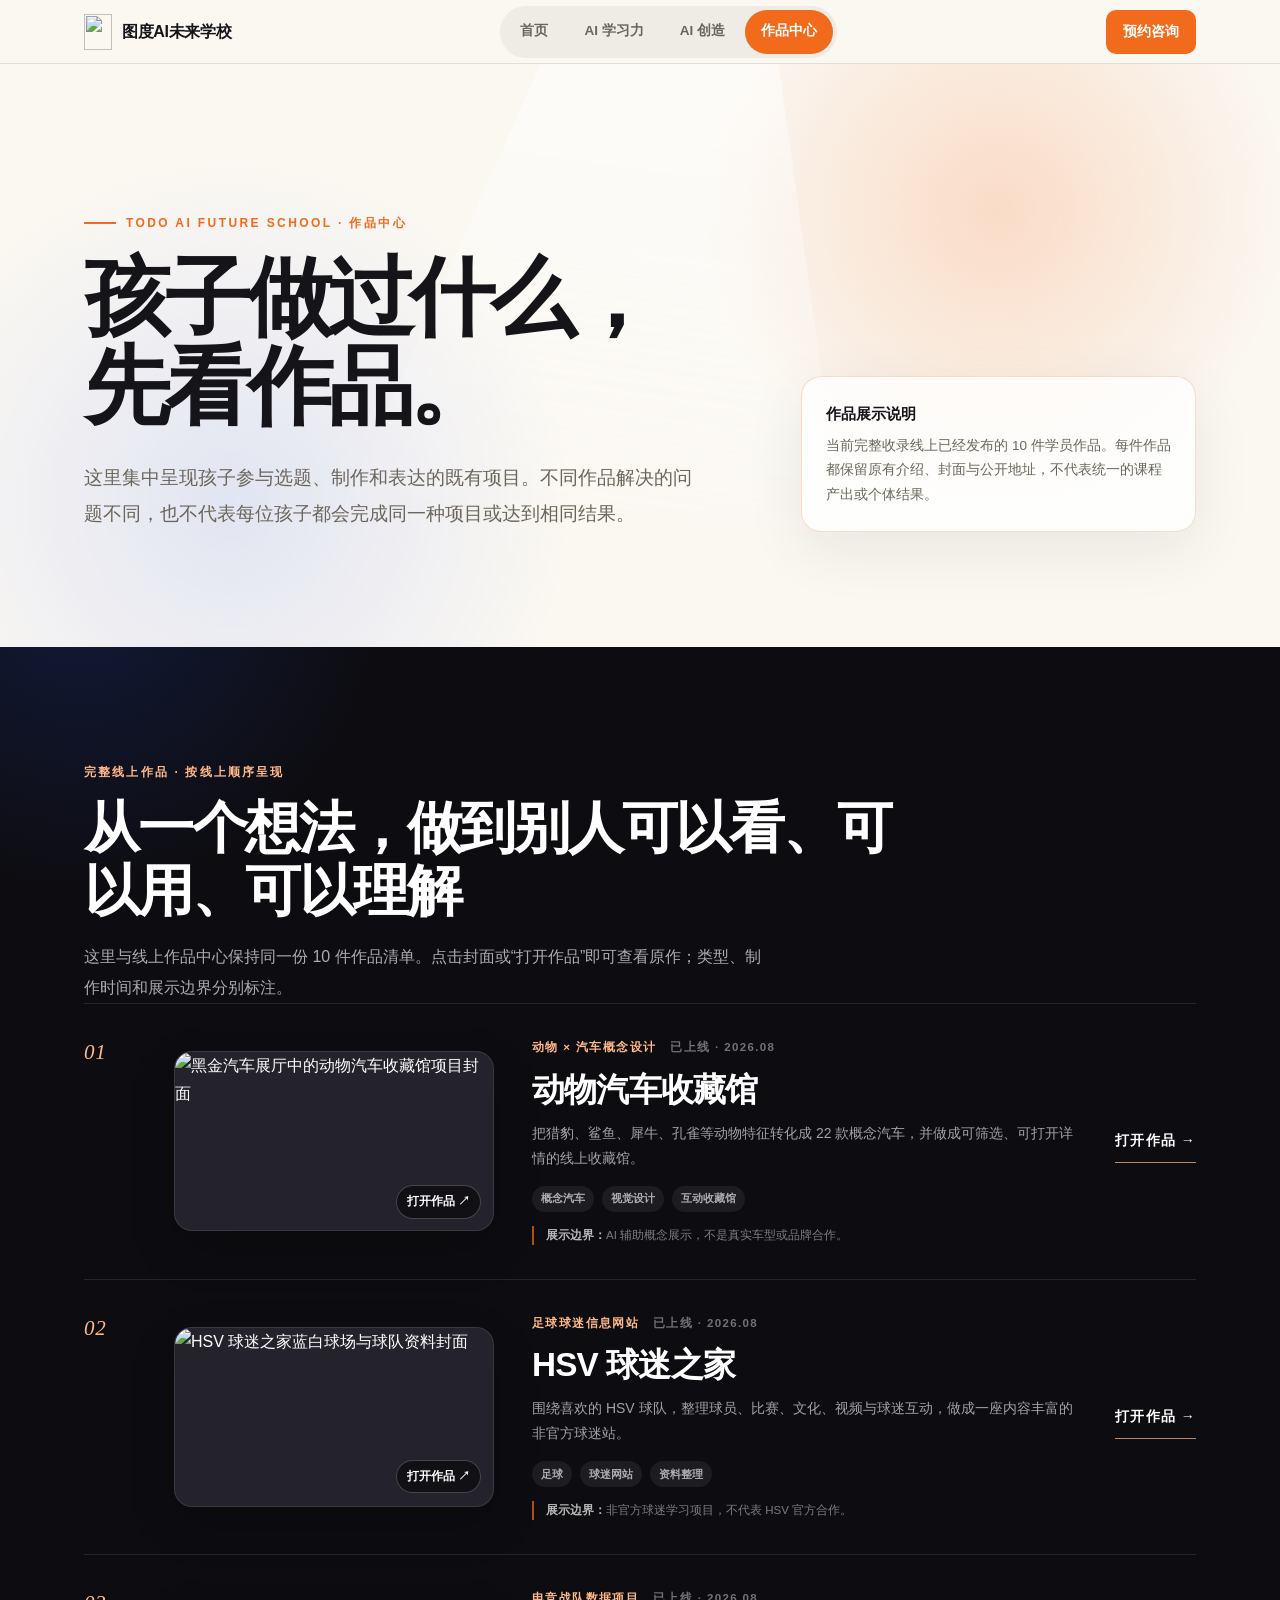
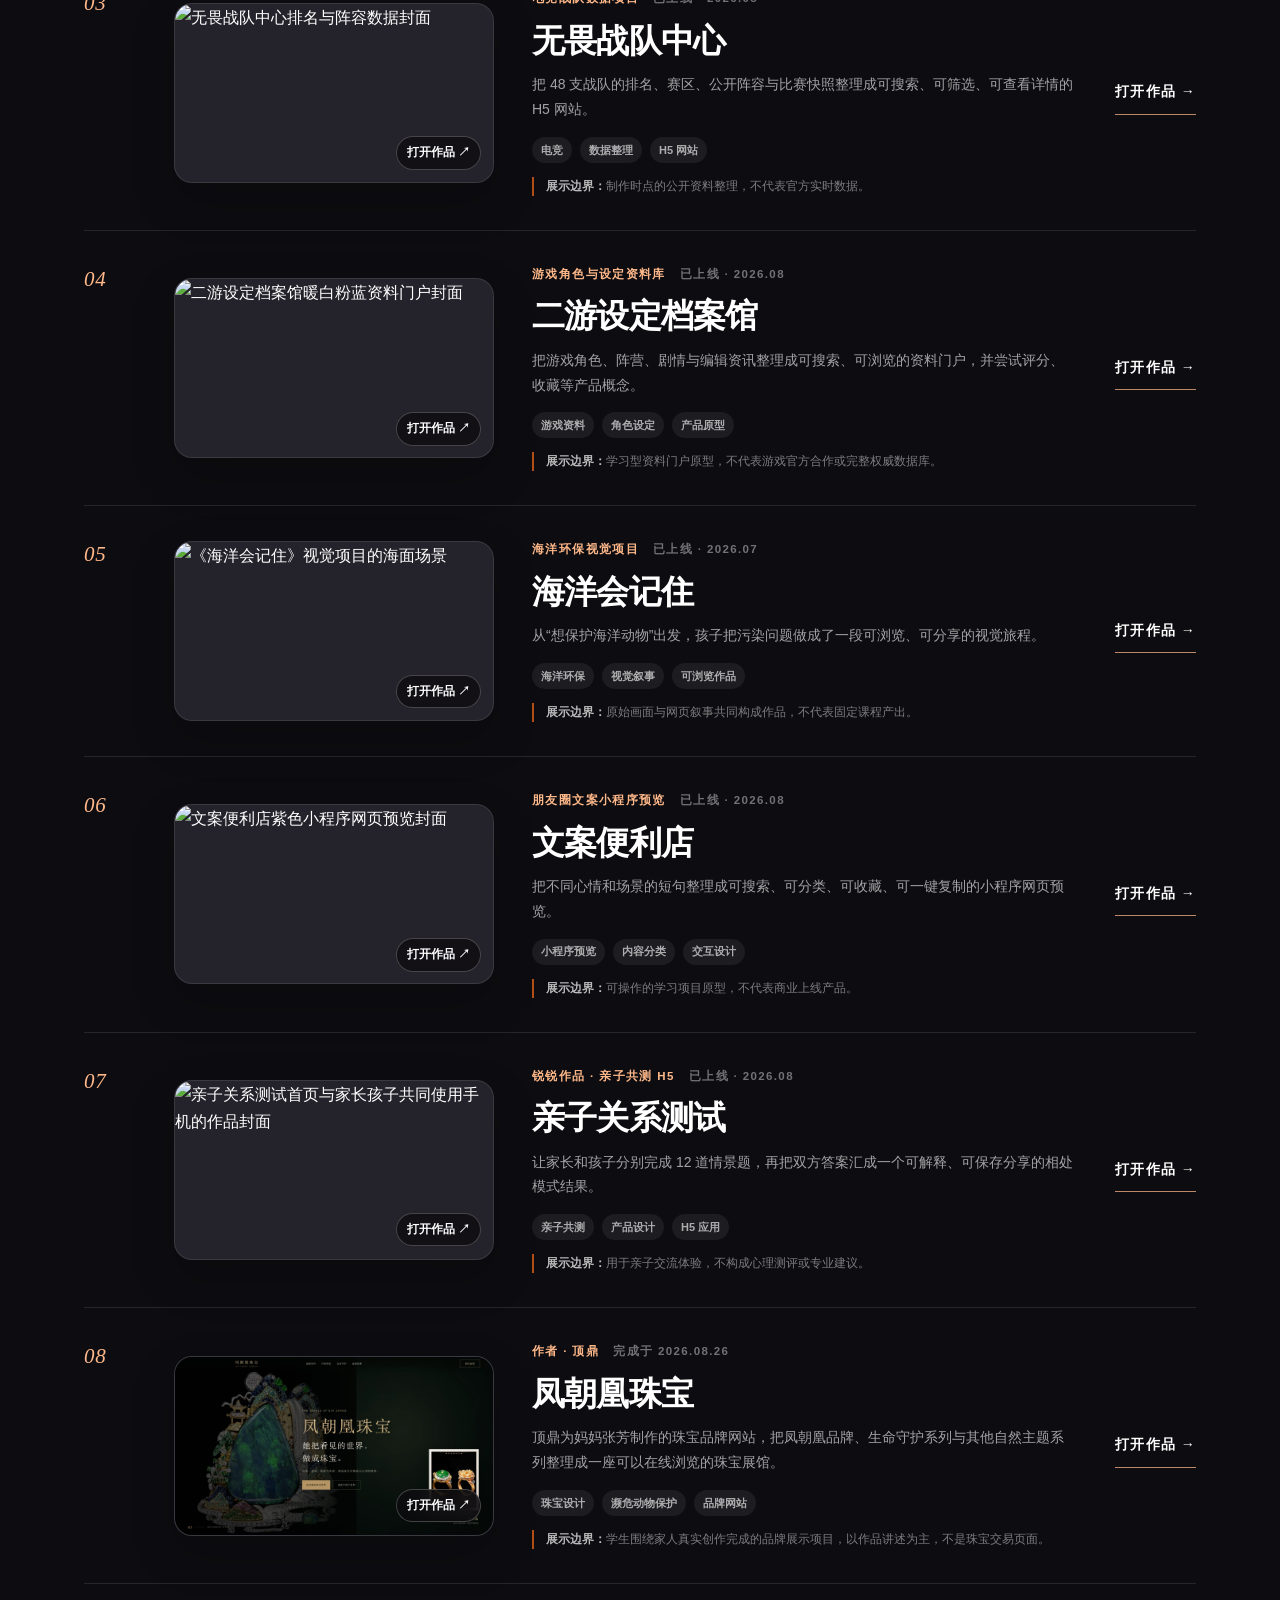
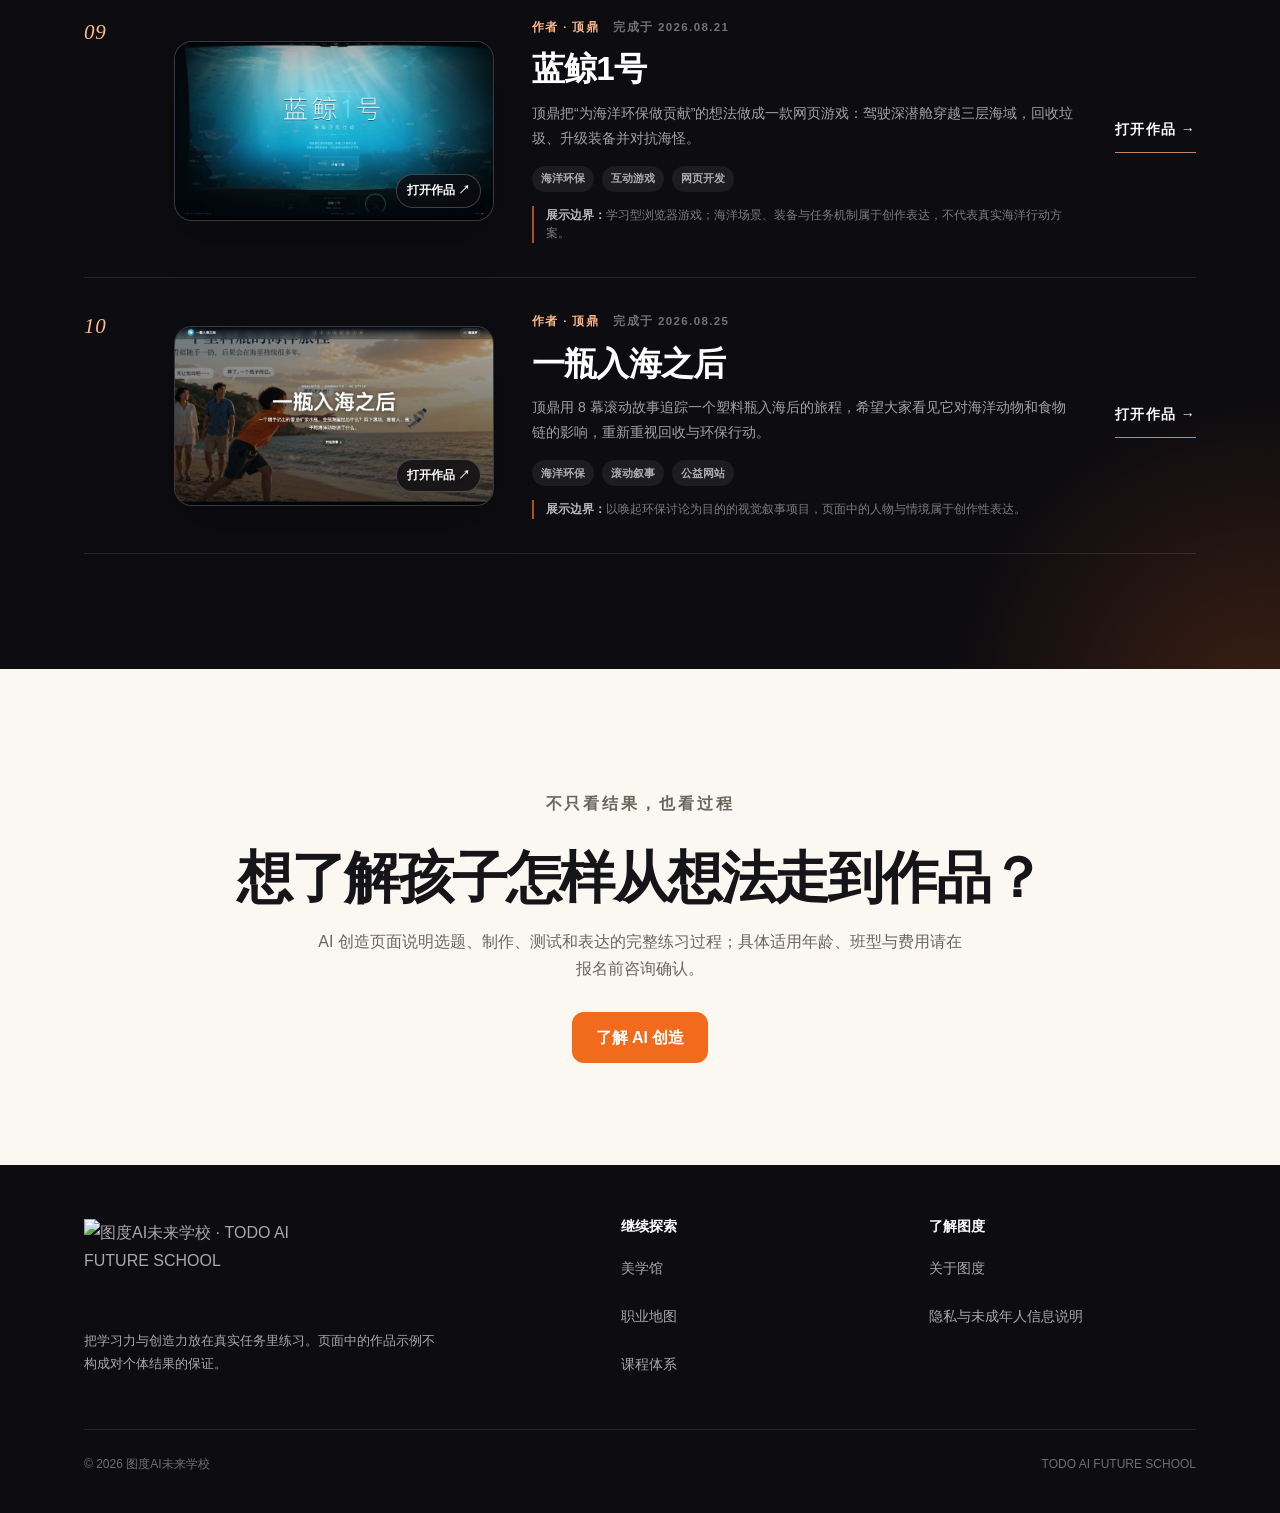
==== commit 67da02cd: "Merge 47fc6b6dac2656b53b591087df952599c22685cd into 3242e828a8ae6ebcfe80f4ee90b17e3427d2c79b" ====
--- a/works.html
+++ b/works.html
@@ -4,7 +4,7 @@
   <meta charset="utf-8" />
   <meta name="viewport" content="width=device-width, initial-scale=1" />
   <title>作品中心｜图度AI未来学校</title>
-  <meta name="description" content="图度AI未来学校作品中心：完整浏览当前线上已发布的 10 件学员作品，包括网页产品、互动游戏、视觉叙事、资料网站与 AI 辅助概念设计。" />
+  <meta name="description" content="图度AI未来学校作品中心：完整浏览当前线上已发布的 10 件学员作品，包括网页产品、视觉叙事、资料网站与 AI 辅助概念设计。" />
   <meta property="og:title" content="作品中心｜图度AI未来学校" />
   <meta property="og:description" content="完整浏览当前线上已发布的 10 件学员作品，了解孩子如何把想法做成可以演示、操作和讲述的成果。" />
   <meta property="og:type" content="website" />
@@ -658,7 +658,7 @@
         <header class="gallery-head">
           <p class="section-kicker">完整线上作品 · 按线上顺序呈现</p>
           <h2 id="galleryTitle">从一个想法，做到别人可以看、可以用、可以理解</h2>
-          <p class="section-lead">这里与线上作品中心保持同一份 10 件作品清单。点击封面或“打开作品”即可查看原作；作者、类型、完成时间和展示边界分别标注。</p>
+          <p class="section-lead">这里与线上作品中心保持同一份 10 件作品清单。点击封面或“打开作品”即可查看原作；类型、制作时间和展示边界分别标注。</p>
         </header>
 
         <section class="works-panel" aria-label="学员作品">
